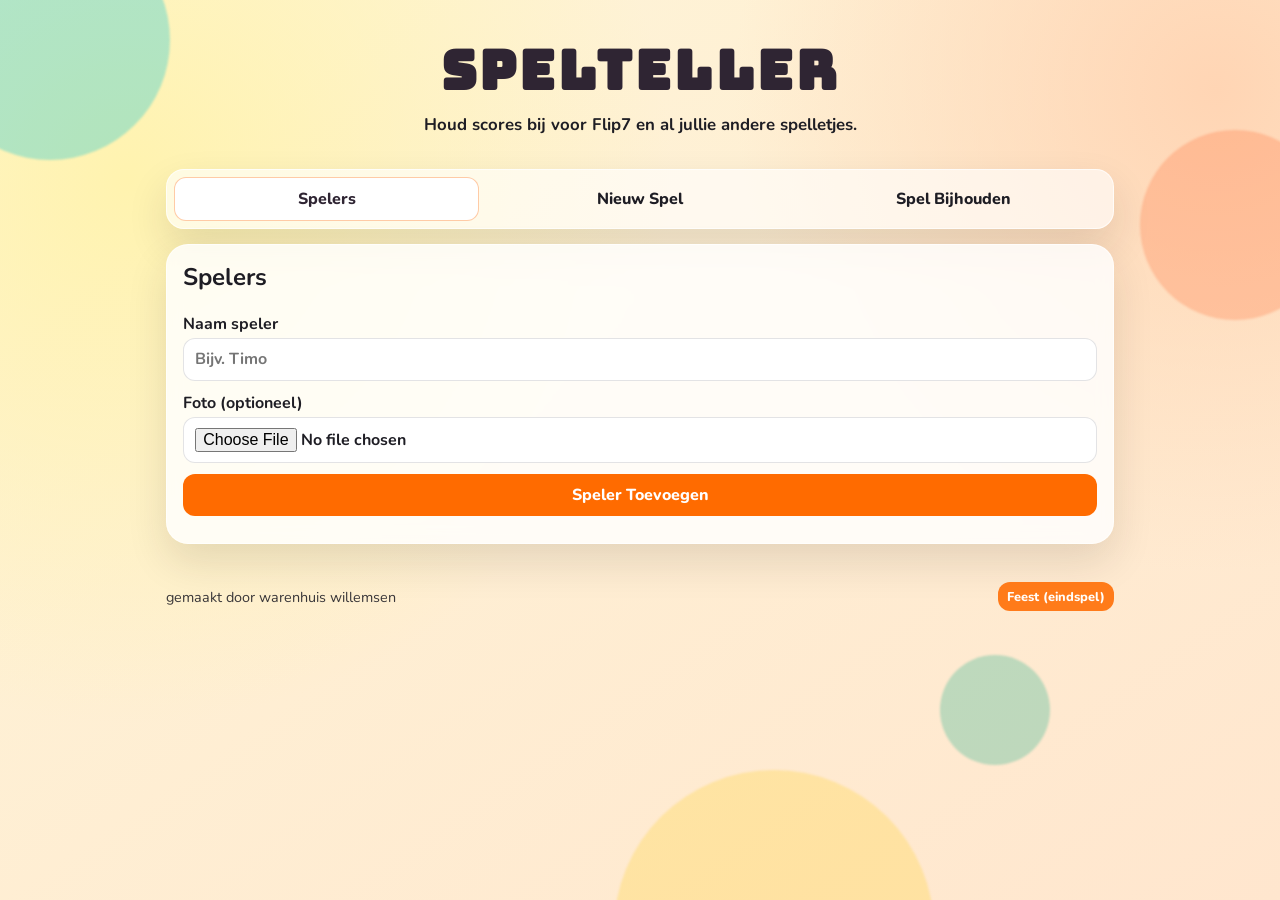
==== index.html @ 35e808a2 "1.0" ====
<!doctype html>
<html lang="nl">
  <head>
    <meta charset="UTF-8" />
    <meta name="viewport" content="width=device-width, initial-scale=1.0" />
    <meta name="theme-color" content="#ff6b00" />
    <link rel="manifest" href="manifest.webmanifest" />
    <link rel="icon" href="icons/icon-192.svg" type="image/svg+xml" />
    <link rel="apple-touch-icon" href="icons/icon-192.svg" />
    <link rel="preconnect" href="https://fonts.googleapis.com" />
    <link rel="preconnect" href="https://fonts.gstatic.com" crossorigin />
    <link
      href="https://fonts.googleapis.com/css2?family=Bungee:wght@400&family=Nunito:wght@400;600;700;800&display=swap"
      rel="stylesheet"
    />
    <link rel="stylesheet" href="styles.css" />
    <title>SpelTeller</title>
  </head>
  <body>
    <div class="background-shapes" aria-hidden="true">
      <span class="shape shape-1"></span>
      <span class="shape shape-2"></span>
      <span class="shape shape-3"></span>
      <span class="shape shape-4"></span>
    </div>

    <header class="hero">
      <h1>SpelTeller</h1>
      <p>Houd scores bij voor Flip7 en al jullie andere spelletjes.</p>
      <button id="installBtn" class="ghost-btn" hidden>Installeer App</button>
    </header>

    <main class="app-shell">
      <nav class="tab-nav" aria-label="Navigatie tabs">
        <button type="button" class="tab-btn" data-tab-target="players">Spelers</button>
        <button type="button" class="tab-btn" data-tab-target="new-game">Nieuw Spel</button>
        <button type="button" class="tab-btn" data-tab-target="score">Spel Bijhouden</button>
      </nav>

      <section class="tab-panel" data-tab-panel="players">
        <section class="card">
          <h2>Spelers</h2>
          <form id="playerForm" class="stack">
            <label>
              Naam speler
              <input id="playerName" type="text" required maxlength="24" placeholder="Bijv. Timo" />
            </label>
            <label>
              Foto (optioneel)
              <input id="playerPhoto" type="file" accept="image/*" />
            </label>
            <button type="submit">Speler Toevoegen</button>
          </form>
          <ul id="playerList" class="player-list"></ul>
        </section>
      </section>

      <section class="tab-panel" data-tab-panel="new-game" hidden>
        <section class="card">
          <h2>Nieuw Spel Starten</h2>
          <form id="gameForm" class="stack">
            <label>
              Spelnaam
              <input id="gameName" type="text" required maxlength="40" placeholder="Flip7" />
            </label>
            <label>
              Kies spelers voor dit spel
              <div id="gamePlayers" class="checkbox-grid"></div>
            </label>
            <button type="submit">Start Spel</button>
          </form>
          <details class="saved-games">
            <summary>Eerdere spellen</summary>
            <ul id="savedGamesList"></ul>
          </details>
        </section>
      </section>

      <section class="tab-panel" data-tab-panel="score" hidden>
        <section class="card">
          <h2>Spel Bijhouden</h2>
          <p id="scoreTabHint" class="muted" hidden>Nog geen actief spel. Start eerst een spel op het tabblad Nieuw Spel.</p>
          <div class="active-game" id="activeGamePanel" hidden>
            <div class="inline-head">
              <h3 id="activeGameTitle"></h3>
              <button id="endGameBtn" class="danger-btn" type="button">Eindspel</button>
            </div>
            <p id="activeGameMeta" class="muted"></p>
            <div class="inline-actions">
              <button id="newGameBtn" type="button">Nieuw Spel</button>
              <button id="switchGameBtn" type="button" class="ghost-btn">Wissel Spel</button>
              <button id="deleteGameBtn" type="button" class="ghost-btn">Verwijder Spel</button>
            </div>
          </div>

          <form id="roundForm" class="stack" hidden>
            <label>
              Ronde titel
              <input id="roundLabel" type="text" maxlength="32" placeholder="Ronde 1" />
            </label>
            <div id="roundScores" class="score-grid"></div>
            <button type="submit">Ronde Opslaan</button>
          </form>

          <div class="leaderboard-wrap" id="leaderboardWrap" hidden>
            <h3>Tussenstand</h3>
            <ul id="leaderboard" class="leaderboard"></ul>
          </div>

          <div class="table-wrap" id="roundTableWrap" hidden>
            <table>
              <thead>
                <tr id="roundTableHead"></tr>
              </thead>
              <tbody id="roundTableBody"></tbody>
            </table>
          </div>
        </section>
      </section>
    </main>

    <dialog id="editRoundDialog">
      <form method="dialog" id="editRoundForm" class="stack">
        <h3>Ronde Aanpassen</h3>
        <label>
          Ronde titel
          <input id="editRoundLabel" type="text" maxlength="32" />
        </label>
        <div id="editRoundScores" class="score-grid"></div>
        <div class="inline-actions">
          <button id="saveRoundEditBtn" value="save">Opslaan</button>
          <button value="cancel" class="ghost-btn">Annuleer</button>
        </div>
      </form>
    </dialog>

    <div id="celebrationLayer" aria-hidden="true">
      <canvas id="confettiCanvas"></canvas>
      <canvas id="fireworkCanvas"></canvas>
      <div id="garlands" aria-hidden="true">
        <span class="garland g1"></span>
        <span class="garland g2"></span>
        <span class="garland g3"></span>
      </div>
      <div id="balloons"></div>
      <p id="winnerText"></p>
      <p id="piggy">🐷 Hoeraaa!</p>
      <p id="partyBear">🐻 Feestbeest!</p>
      <p id="danceBanana">🍌 Banana dance!</p>
    </div>

    <template id="playerTemplate">
      <li class="player-item">
        <img class="avatar" alt="" />
        <span class="name"></span>
        <button class="danger-btn tiny" type="button">Verwijder</button>
      </li>
    </template>

    <footer class="app-footer">
      <span>gemaakt door warenhuis willemsen</span>
      <button id="footerPartyBtn" type="button" class="tiny">Feest (eindspel)</button>
    </footer>

    <script src="config.js"></script>
    <script src="app.js" defer></script>
  </body>
</html>
---- styles.css ----
:root {
  --bg-1: #fef6d8;
  --bg-2: #ffe6ce;
  --card: rgba(255, 255, 255, 0.82);
  --ink: #1e1d24;
  --primary: #ff6b00;
  --primary-dark: #d44f00;
  --accent: #00a8a8;
  --danger: #ca2f2f;
  --line: rgba(28, 25, 41, 0.12);
  --shadow: 0 18px 40px rgba(44, 31, 15, 0.12);
}

* {
  box-sizing: border-box;
}

body {
  margin: 0;
  font-family: "Nunito", "Segoe UI", sans-serif;
  color: var(--ink);
  min-height: 100vh;
  background: radial-gradient(circle at 10% 20%, #fff3af 0%, transparent 40%),
    radial-gradient(circle at 95% 10%, #ffd5b4 0%, transparent 33%),
    linear-gradient(145deg, var(--bg-1), var(--bg-2));
  overflow-x: hidden;
}

.app-footer {
  max-width: 980px;
  margin: 0 auto;
  padding: 0.4rem 1rem 1rem;
  display: flex;
  justify-content: space-between;
  align-items: center;
  gap: 0.7rem;
  font-size: 0.9rem;
  opacity: 0.88;
}

.background-shapes .shape {
  position: fixed;
  pointer-events: none;
  border-radius: 999px;
  filter: blur(1px);
  opacity: 0.3;
  animation: drift 18s ease-in-out infinite alternate;
}

.shape-1 {
  width: 240px;
  height: 240px;
  background: #00c4d7;
  top: -80px;
  left: -70px;
}

.shape-2 {
  width: 190px;
  height: 190px;
  background: #ff7a45;
  right: -50px;
  top: 130px;
  animation-delay: 2s;
}

.shape-3 {
  width: 320px;
  height: 320px;
  background: #ffd43b;
  left: 48%;
  bottom: -190px;
  animation-delay: 4s;
}

.shape-4 {
  width: 110px;
  height: 110px;
  background: #28b38f;
  right: 18%;
  bottom: 15%;
  animation-delay: 1.2s;
}

@keyframes drift {
  from {
    transform: translateY(0) scale(1);
  }
  to {
    transform: translateY(-24px) scale(1.08);
  }
}

.hero {
  text-align: center;
  padding: 2.2rem 1rem 1.2rem;
}

.hero h1 {
  margin: 0;
  font-family: "Bungee", sans-serif;
  font-size: clamp(2rem, 4.8vw, 3.4rem);
  letter-spacing: 0.06em;
  text-transform: uppercase;
  color: #2f2533;
}

.hero p {
  margin: 0.4rem 0 0.9rem;
  font-size: 1.05rem;
  font-weight: 700;
}

.app-shell {
  display: grid;
  gap: 0.9rem;
  padding: 0 1rem 2rem;
  max-width: 980px;
  margin: 0 auto;
}

.tab-nav {
  display: grid;
  grid-template-columns: repeat(3, 1fr);
  gap: 0.5rem;
  background: rgba(255, 255, 255, 0.62);
  border: 1px solid rgba(255, 255, 255, 0.72);
  border-radius: 18px;
  padding: 0.45rem;
  box-shadow: var(--shadow);
}

.tab-btn {
  background: transparent;
  color: var(--ink);
  border: 1px solid transparent;
}

.tab-btn.is-active {
  background: #fff;
  border-color: rgba(255, 107, 0, 0.35);
  color: #2f2533;
}

.tab-panel {
  animation: reveal 0.22s ease;
}

@keyframes reveal {
  from {
    opacity: 0;
    transform: translateY(6px);
  }
  to {
    opacity: 1;
    transform: translateY(0);
  }
}

.card {
  background: var(--card);
  backdrop-filter: blur(8px);
  border: 1px solid rgba(255, 255, 255, 0.65);
  border-radius: 22px;
  box-shadow: var(--shadow);
  padding: 1rem;
}

.card h2,
.card h3 {
  margin-top: 0;
}

.wide {
  grid-column: 1 / -1;
}

.stack {
  display: grid;
  gap: 0.7rem;
}

label {
  display: grid;
  gap: 0.2rem;
  font-weight: 700;
}

input,
button,
select {
  font: inherit;
}

input {
  border: 1px solid var(--line);
  border-radius: 12px;
  padding: 0.6rem 0.7rem;
  background: rgba(255, 255, 255, 0.94);
}

button {
  border: none;
  background: var(--primary);
  color: #fff;
  font-weight: 800;
  border-radius: 12px;
  padding: 0.62rem 0.86rem;
  cursor: pointer;
  transition: transform 0.15s ease, background 0.2s ease;
}

button:hover {
  background: var(--primary-dark);
  transform: translateY(-1px);
}

.ghost-btn {
  background: transparent;
  color: var(--ink);
  border: 1px solid var(--line);
}

.ghost-btn:hover {
  background: rgba(30, 29, 36, 0.08);
}

.danger-btn {
  background: var(--danger);
}

.danger-btn:hover {
  background: #a42626;
}

.tiny {
  padding: 0.34rem 0.55rem;
  font-size: 0.8rem;
}

.muted {
  opacity: 0.72;
  margin: 0.25rem 0;
}

.checkbox-grid,
.score-grid {
  display: grid;
  grid-template-columns: repeat(auto-fit, minmax(130px, 1fr));
  gap: 0.45rem;
}

.choice,
.score-input {
  display: flex;
  align-items: center;
  gap: 0.4rem;
  background: rgba(255, 255, 255, 0.82);
  border: 1px solid var(--line);
  border-radius: 10px;
  padding: 0.42rem 0.5rem;
}

.score-input input {
  width: 76px;
  margin-left: auto;
}

.player-list,
.leaderboard,
#savedGamesList {
  list-style: none;
  margin: 0.7rem 0 0;
  padding: 0;
  display: grid;
  gap: 0.45rem;
}

.player-item,
#savedGamesList li,
.leaderboard li {
  background: rgba(255, 255, 255, 0.82);
  border: 1px solid var(--line);
  border-radius: 12px;
  padding: 0.45rem 0.55rem;
  display: flex;
  align-items: center;
  gap: 0.6rem;
}

.player-item .name {
  font-weight: 700;
}

.avatar {
  width: 34px;
  height: 34px;
  object-fit: cover;
  border-radius: 50%;
  border: 2px solid rgba(255, 107, 0, 0.45);
}

.inline-head,
.inline-actions,
.saved-game-actions {
  display: flex;
  gap: 0.5rem;
  align-items: center;
  justify-content: space-between;
  flex-wrap: wrap;
}

.table-wrap {
  overflow: auto;
  border: 1px solid var(--line);
  border-radius: 12px;
}

table {
  width: 100%;
  border-collapse: collapse;
  min-width: 680px;
}

th,
td {
  padding: 0.5rem;
  border-bottom: 1px solid var(--line);
  text-align: left;
}

thead {
  background: rgba(255, 122, 69, 0.11);
}

dialog {
  border: none;
  border-radius: 14px;
  padding: 1rem;
  max-width: 560px;
  width: calc(100% - 2rem);
}

dialog::backdrop {
  background: rgba(18, 12, 10, 0.48);
}

#celebrationLayer {
  position: fixed;
  inset: 0;
  pointer-events: none;
  opacity: 0;
  transition: opacity 0.4s ease;
}

#celebrationLayer.active {
  opacity: 1;
}

#confettiCanvas,
#fireworkCanvas,
#balloons {
  position: absolute;
  inset: 0;
}

#garlands {
  position: absolute;
  inset: 0;
}

.garland {
  position: absolute;
  height: 18px;
  border-radius: 999px;
  background: repeating-linear-gradient(
    90deg,
    #ff6b00 0 22px,
    #ffd43b 22px 44px,
    #00a8a8 44px 66px,
    #ff4d4d 66px 88px,
    #35a7ff 88px 110px
  );
  box-shadow: 0 4px 16px rgba(0, 0, 0, 0.22);
  animation: sway 2s ease-in-out infinite alternate;
}

.garland.g1 {
  width: min(92vw, 920px);
  left: 4vw;
  top: 4%;
}

.garland.g2 {
  width: min(76vw, 760px);
  left: 12vw;
  top: 10%;
  animation-delay: 0.3s;
}

.garland.g3 {
  width: min(64vw, 640px);
  left: 18vw;
  top: 16%;
  animation-delay: 0.6s;
}

@keyframes sway {
  from {
    transform: rotate(-1deg) translateY(0);
  }
  to {
    transform: rotate(1.5deg) translateY(4px);
  }
}

#winnerText {
  position: absolute;
  left: 50%;
  top: 12%;
  transform: translateX(-50%);
  background: rgba(18, 17, 22, 0.8);
  color: #fff;
  padding: 0.6rem 1rem;
  border-radius: 999px;
  font-weight: 800;
}

#piggy {
  position: absolute;
  right: 6%;
  bottom: 10%;
  font-size: clamp(2rem, 5vw, 3.5rem);
  margin: 0;
  filter: drop-shadow(0 10px 10px rgba(0, 0, 0, 0.25));
  animation: pig-pop 0.9s ease infinite alternate;
}

#partyBear,
#danceBanana {
  position: absolute;
  margin: 0;
  font-size: clamp(1.6rem, 4vw, 3rem);
  text-shadow: 0 8px 14px rgba(0, 0, 0, 0.2);
}

#partyBear {
  left: 6%;
  bottom: 13%;
  animation: bear-wave 1s ease-in-out infinite alternate;
}

#danceBanana {
  left: 50%;
  bottom: 8%;
  transform: translateX(-50%);
  animation: banana-dance 0.55s linear infinite;
}

@keyframes bear-wave {
  from {
    transform: rotate(-5deg) translateY(0);
  }
  to {
    transform: rotate(5deg) translateY(-7px);
  }
}

@keyframes banana-dance {
  0% {
    transform: translateX(-50%) rotate(-10deg) scale(1);
  }
  50% {
    transform: translateX(-50%) rotate(10deg) scale(1.08);
  }
  100% {
    transform: translateX(-50%) rotate(-10deg) scale(1);
  }
}

@keyframes pig-pop {
  from {
    transform: translateY(0) rotate(-2deg) scale(1);
  }
  to {
    transform: translateY(-12px) rotate(2deg) scale(1.08);
  }
}

.balloon {
  position: absolute;
  width: 45px;
  height: 58px;
  border-radius: 50% 50% 46% 46%;
  animation: rise 5.6s linear forwards;
}

.balloon::after {
  content: "";
  position: absolute;
  width: 1px;
  height: 60px;
  left: 50%;
  top: 56px;
  background: rgba(0, 0, 0, 0.32);
}

@keyframes rise {
  from {
    transform: translateY(102vh);
    opacity: 0.96;
  }
  to {
    transform: translateY(-30vh);
    opacity: 0;
  }
}

@media (max-width: 860px) {
  .tab-nav {
    grid-template-columns: 1fr;
  }

  .inline-actions button {
    flex: 1 1 100%;
  }
}
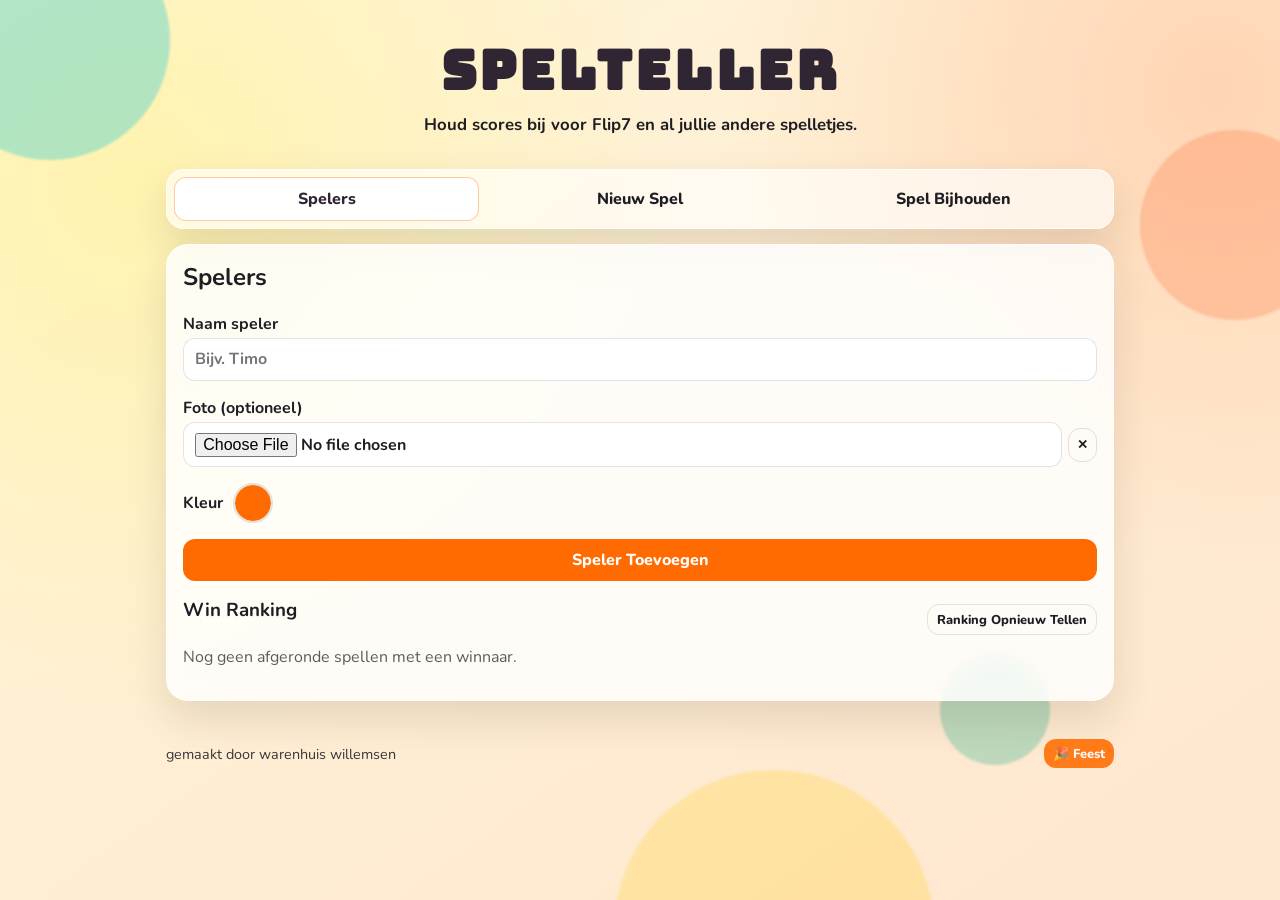
==== commit e58227ae: "2.0" ====
--- a/index.html
+++ b/index.html
@@ -3,7 +3,17 @@
   <head>
     <meta charset="UTF-8" />
     <meta name="viewport" content="width=device-width, initial-scale=1.0" />
+    <meta
+      name="description"
+      content="SpelTeller is een vrolijke score-app voor Flip7 en andere bord- en kaartspellen."
+    />
     <meta name="theme-color" content="#ff6b00" />
+    <meta name="mobile-web-app-capable" content="yes" />
+    <meta name="apple-mobile-web-app-capable" content="yes" />
+    <meta name="apple-mobile-web-app-status-bar-style" content="black-translucent" />
+    <meta name="apple-mobile-web-app-title" content="SpelTeller" />
+    <meta name="application-name" content="SpelTeller" />
+    <meta name="format-detection" content="telephone=no" />
     <link rel="manifest" href="manifest.webmanifest" />
     <link rel="icon" href="icons/icon-192.svg" type="image/svg+xml" />
     <link rel="apple-touch-icon" href="icons/icon-192.svg" />
@@ -27,7 +37,10 @@
     <header class="hero">
       <h1>SpelTeller</h1>
       <p>Houd scores bij voor Flip7 en al jullie andere spelletjes.</p>
-      <button id="installBtn" class="ghost-btn" hidden>Installeer App</button>
+      <div class="hero-actions">
+        <button id="installBtn" class="ghost-btn" hidden>Installeer App</button>
+        <p id="pwaStatus" class="pwa-status" aria-live="polite" hidden></p>
+      </div>
     </header>
 
     <main class="app-shell">
@@ -47,11 +60,26 @@
             </label>
             <label>
               Foto (optioneel)
-              <input id="playerPhoto" type="file" accept="image/*" />
+              <div class="file-input-wrapper">
+                <input id="playerPhoto" type="file" accept="image/*" />
+                <button id="clearPlayerPhoto" type="button" class="ghost-btn tiny" title="Foto verwijderen">✕</button>
+              </div>
+            </label>
+            <label class="color-label">
+              Kleur
+              <input id="playerColor" type="color" value="#ff6b00" />
             </label>
             <button type="submit">Speler Toevoegen</button>
           </form>
           <ul id="playerList" class="player-list"></ul>
+          <div class="leaderboard-wrap">
+            <div class="inline-head">
+              <h3>Win Ranking</h3>
+              <button id="resetRankingBtn" type="button" class="ghost-btn tiny">Ranking Opnieuw Tellen</button>
+            </div>
+            <p id="winRankingHint" class="muted">Nog geen afgeronde spellen met een winnaar.</p>
+            <ul id="winRanking" class="leaderboard" hidden></ul>
+          </div>
         </section>
       </section>
 
@@ -66,6 +94,10 @@
             <label>
               Kies spelers voor dit spel
               <div id="gamePlayers" class="checkbox-grid"></div>
+            </label>
+            <label>
+              Winscore (optioneel)
+              <input id="gameWinScore" type="number" min="1" placeholder="Bijv. 200" />
             </label>
             <button type="submit">Start Spel</button>
           </form>
@@ -88,16 +120,11 @@
             <p id="activeGameMeta" class="muted"></p>
             <div class="inline-actions">
               <button id="newGameBtn" type="button">Nieuw Spel</button>
-              <button id="switchGameBtn" type="button" class="ghost-btn">Wissel Spel</button>
               <button id="deleteGameBtn" type="button" class="ghost-btn">Verwijder Spel</button>
             </div>
           </div>
 
           <form id="roundForm" class="stack" hidden>
-            <label>
-              Ronde titel
-              <input id="roundLabel" type="text" maxlength="32" placeholder="Ronde 1" />
-            </label>
             <div id="roundScores" class="score-grid"></div>
             <button type="submit">Ronde Opslaan</button>
           </form>
@@ -118,6 +145,35 @@
         </section>
       </section>
     </main>
+
+    <dialog id="editPlayerDialog">
+      <form id="editPlayerForm" class="stack">
+        <h3>Speler bewerken</h3>
+        <label>
+          Naam
+          <input id="editPlayerName" type="text" required maxlength="24" />
+        </label>
+        <label>
+          Foto (optioneel — laat leeg om te behouden)
+          <div class="file-input-wrapper">
+            <input id="editPlayerPhoto" type="file" accept="image/*" />
+            <button id="clearEditPlayerPhoto" type="button" class="ghost-btn tiny" title="Foto verwijderen">✕</button>
+          </div>
+        </label>
+        <label class="color-label">
+          Kleur
+          <input id="editPlayerColor" type="color" />
+        </label>
+        <label id="removePhotoLabel" class="choice" hidden>
+          <input type="checkbox" id="editPlayerRemovePhoto" />
+          <span>Huidige foto verwijderen</span>
+        </label>
+        <div class="inline-actions">
+          <button type="submit">Opslaan</button>
+          <button type="button" id="editPlayerCancelBtn" class="ghost-btn">Annuleer</button>
+        </div>
+      </form>
+    </dialog>
 
     <dialog id="editRoundDialog">
       <form method="dialog" id="editRoundForm" class="stack">
@@ -153,13 +209,14 @@
       <li class="player-item">
         <img class="avatar" alt="" />
         <span class="name"></span>
-        <button class="danger-btn tiny" type="button">Verwijder</button>
+        <button class="ghost-btn tiny edit-btn" type="button">Bewerk</button>
+        <button class="danger-btn tiny remove-btn" type="button">Verwijder</button>
       </li>
     </template>
 
     <footer class="app-footer">
       <span>gemaakt door warenhuis willemsen</span>
-      <button id="footerPartyBtn" type="button" class="tiny">Feest (eindspel)</button>
+      <button id="footerPartyBtn" type="button" class="tiny">🎉 Feest</button>
     </footer>
 
     <script src="config.js"></script>
--- a/styles.css
+++ b/styles.css
@@ -24,6 +24,7 @@
     radial-gradient(circle at 95% 10%, #ffd5b4 0%, transparent 33%),
     linear-gradient(145deg, var(--bg-1), var(--bg-2));
   overflow-x: hidden;
+  overscroll-behavior-y: contain;
 }
 
 .app-footer {
@@ -96,6 +97,12 @@
   padding: 2.2rem 1rem 1.2rem;
 }
 
+.hero-actions {
+  display: grid;
+  justify-items: center;
+  gap: 0.6rem;
+}
+
 .hero h1 {
   margin: 0;
   font-family: "Bungee", sans-serif;
@@ -108,6 +115,18 @@
 .hero p {
   margin: 0.4rem 0 0.9rem;
   font-size: 1.05rem;
+  font-weight: 700;
+}
+
+.pwa-status {
+  margin: 0;
+  max-width: 38rem;
+  padding: 0.55rem 0.85rem;
+  border-radius: 999px;
+  background: rgba(255, 255, 255, 0.72);
+  border: 1px solid rgba(30, 29, 36, 0.08);
+  box-shadow: 0 10px 24px rgba(44, 31, 15, 0.08);
+  font-size: 0.92rem;
   font-weight: 700;
 }
 
@@ -177,7 +196,7 @@
 
 .stack {
   display: grid;
-  gap: 0.7rem;
+  gap: 1rem;
 }
 
 label {
@@ -197,6 +216,59 @@
   border-radius: 12px;
   padding: 0.6rem 0.7rem;
   background: rgba(255, 255, 255, 0.94);
+}
+
+input[type="color"] {
+  -webkit-appearance: none;
+  appearance: none;
+  padding: 0;
+  border: 2px solid var(--line);
+  height: 40px;
+  width: 40px;
+  border-radius: 50%;
+  cursor: pointer;
+  overflow: hidden;
+  background: none;
+}
+
+input[type="color"]::-webkit-color-swatch-wrapper {
+  padding: 0;
+  border-radius: 50%;
+}
+
+input[type="color"]::-webkit-color-swatch {
+  border: none;
+  border-radius: 50%;
+}
+
+input[type="color"]::-moz-color-swatch {
+  border: none;
+  border-radius: 50%;
+}
+
+.color-label {
+  display: flex;
+  align-items: center;
+  gap: 0.6rem;
+}
+
+.color-label input[type="color"] {
+  flex-shrink: 0;
+}
+
+.file-input-wrapper {
+  display: flex;
+  gap: 0.4rem;
+  align-items: center;
+}
+
+.file-input-wrapper input[type="file"] {
+  flex: 1;
+}
+
+.file-input-wrapper button {
+  padding: 0.45rem 0.5rem;
+  min-width: auto;
 }
 
 button {
@@ -215,6 +287,12 @@
   transform: translateY(-1px);
 }
 
+button:focus-visible,
+input:focus-visible {
+  outline: 3px solid rgba(0, 168, 168, 0.28);
+  outline-offset: 2px;
+}
+
 .ghost-btn {
   background: transparent;
   color: var(--ink);
@@ -270,26 +348,64 @@
 .leaderboard,
 #savedGamesList {
   list-style: none;
-  margin: 0.7rem 0 0;
+  margin: 1rem 0 0;
   padding: 0;
   display: grid;
-  gap: 0.45rem;
+  gap: 0.6rem;
 }
 
 .player-item,
-#savedGamesList li,
+#savedGamesList li {
+  background: rgba(255, 255, 255, 0.82);
+  border: 1px solid var(--line);
+  border-radius: 12px;
+  padding: 0.45rem 0.55rem;
+  display: flex;
+  align-items: center;
+  justify-content: space-between;
+  gap: 0.6rem;
+}
+
+.player-item .name {
+  font-weight: 700;
+  flex: 1;
+}
+
 .leaderboard li {
   background: rgba(255, 255, 255, 0.82);
   border: 1px solid var(--line);
   border-radius: 12px;
-  padding: 0.45rem 0.55rem;
-  display: flex;
-  align-items: center;
-  gap: 0.6rem;
-}
-
-.player-item .name {
-  font-weight: 700;
+  padding: 0.55rem 0.75rem;
+  display: flex;
+  align-items: center;
+  gap: 0.7rem;
+}
+
+.leaderboard li.rank-1 {
+  background: linear-gradient(90deg, #fff7e6, #fff);
+  border-color: #f5a623;
+}
+
+.leaderboard li .rank-badge {
+  font-size: 1.15rem;
+  width: 1.6rem;
+  text-align: center;
+  flex-shrink: 0;
+}
+
+.leaderboard li .lb-name {
+  font-weight: 800;
+  flex: 1;
+}
+
+.leaderboard li .lb-score {
+  background: var(--primary);
+  color: #fff;
+  font-weight: 800;
+  font-size: 0.85rem;
+  padding: 0.2rem 0.6rem;
+  border-radius: 999px;
+  white-space: nowrap;
 }
 
 .avatar {
@@ -301,19 +417,35 @@
 }
 
 .inline-head,
-.inline-actions,
 .saved-game-actions {
   display: flex;
   gap: 0.5rem;
   align-items: center;
   justify-content: space-between;
   flex-wrap: wrap;
+}
+
+.inline-actions {
+  display: flex;
+  gap: 0.75rem;
+  align-items: center;
+  flex-wrap: wrap;
+  margin-top: 1rem;
+  margin-bottom: 1.5rem;
+}
+
+.round-actions-cell {
+  display: flex;
+  align-items: center;
+  gap: 0.75rem;
+  white-space: nowrap;
 }
 
 .table-wrap {
   overflow: auto;
   border: 1px solid var(--line);
   border-radius: 12px;
+  margin-top: 1.5rem;
 }
 
 table {
@@ -327,10 +459,20 @@
   padding: 0.5rem;
   border-bottom: 1px solid var(--line);
   text-align: left;
+  vertical-align: middle;
 }
 
 thead {
   background: rgba(255, 122, 69, 0.11);
+}
+
+#leaderboardWrap,
+#roundTableWrap {
+  margin-top: 1.5rem;
+}
+
+#roundForm {
+  margin-top: 1.5rem;
 }
 
 dialog {
@@ -517,6 +659,10 @@
 }
 
 @media (max-width: 860px) {
+  .hero {
+    padding-top: max(2.2rem, env(safe-area-inset-top, 0px) + 1.2rem);
+  }
+
   .tab-nav {
     grid-template-columns: 1fr;
   }
@@ -524,4 +670,17 @@
   .inline-actions button {
     flex: 1 1 100%;
   }
-}
+
+  .round-actions-cell {
+    flex-wrap: wrap;
+  }
+
+  .round-actions-cell button {
+    flex: 1 1 auto;
+  }
+
+  .app-footer {
+    flex-direction: column;
+    padding-bottom: max(1rem, env(safe-area-inset-bottom, 0px));
+  }
+}
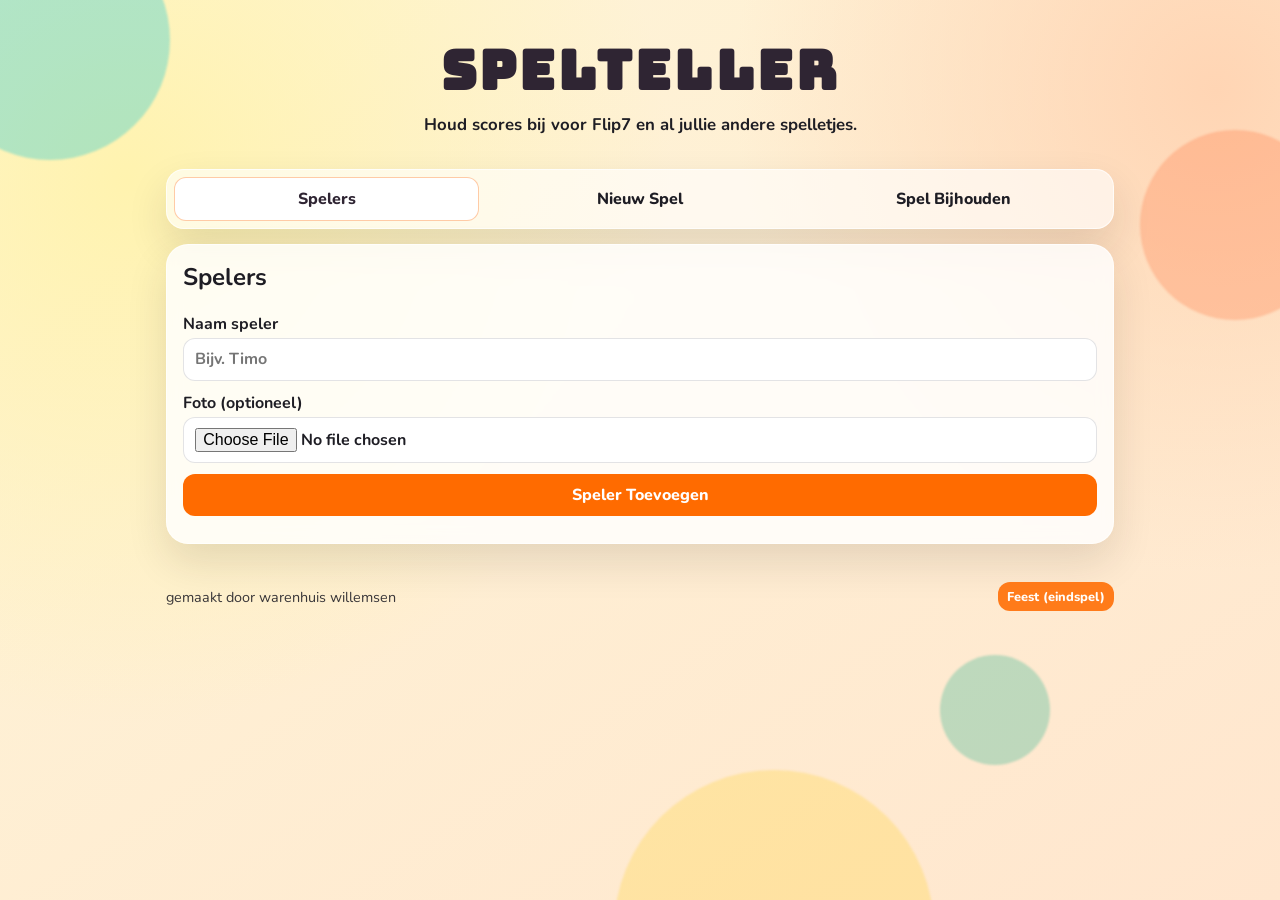
==== commit 9a87fe24: "Revert "2.0" This reverts commit e58227ae7112cd852a30ab1c9de6aa716970b57c." ====
--- a/index.html
+++ b/index.html
@@ -3,17 +3,7 @@
   <head>
     <meta charset="UTF-8" />
     <meta name="viewport" content="width=device-width, initial-scale=1.0" />
-    <meta
-      name="description"
-      content="SpelTeller is een vrolijke score-app voor Flip7 en andere bord- en kaartspellen."
-    />
     <meta name="theme-color" content="#ff6b00" />
-    <meta name="mobile-web-app-capable" content="yes" />
-    <meta name="apple-mobile-web-app-capable" content="yes" />
-    <meta name="apple-mobile-web-app-status-bar-style" content="black-translucent" />
-    <meta name="apple-mobile-web-app-title" content="SpelTeller" />
-    <meta name="application-name" content="SpelTeller" />
-    <meta name="format-detection" content="telephone=no" />
     <link rel="manifest" href="manifest.webmanifest" />
     <link rel="icon" href="icons/icon-192.svg" type="image/svg+xml" />
     <link rel="apple-touch-icon" href="icons/icon-192.svg" />
@@ -37,10 +27,7 @@
     <header class="hero">
       <h1>SpelTeller</h1>
       <p>Houd scores bij voor Flip7 en al jullie andere spelletjes.</p>
-      <div class="hero-actions">
-        <button id="installBtn" class="ghost-btn" hidden>Installeer App</button>
-        <p id="pwaStatus" class="pwa-status" aria-live="polite" hidden></p>
-      </div>
+      <button id="installBtn" class="ghost-btn" hidden>Installeer App</button>
     </header>
 
     <main class="app-shell">
@@ -60,26 +47,11 @@
             </label>
             <label>
               Foto (optioneel)
-              <div class="file-input-wrapper">
-                <input id="playerPhoto" type="file" accept="image/*" />
-                <button id="clearPlayerPhoto" type="button" class="ghost-btn tiny" title="Foto verwijderen">✕</button>
-              </div>
-            </label>
-            <label class="color-label">
-              Kleur
-              <input id="playerColor" type="color" value="#ff6b00" />
+              <input id="playerPhoto" type="file" accept="image/*" />
             </label>
             <button type="submit">Speler Toevoegen</button>
           </form>
           <ul id="playerList" class="player-list"></ul>
-          <div class="leaderboard-wrap">
-            <div class="inline-head">
-              <h3>Win Ranking</h3>
-              <button id="resetRankingBtn" type="button" class="ghost-btn tiny">Ranking Opnieuw Tellen</button>
-            </div>
-            <p id="winRankingHint" class="muted">Nog geen afgeronde spellen met een winnaar.</p>
-            <ul id="winRanking" class="leaderboard" hidden></ul>
-          </div>
         </section>
       </section>
 
@@ -94,10 +66,6 @@
             <label>
               Kies spelers voor dit spel
               <div id="gamePlayers" class="checkbox-grid"></div>
-            </label>
-            <label>
-              Winscore (optioneel)
-              <input id="gameWinScore" type="number" min="1" placeholder="Bijv. 200" />
             </label>
             <button type="submit">Start Spel</button>
           </form>
@@ -120,11 +88,16 @@
             <p id="activeGameMeta" class="muted"></p>
             <div class="inline-actions">
               <button id="newGameBtn" type="button">Nieuw Spel</button>
+              <button id="switchGameBtn" type="button" class="ghost-btn">Wissel Spel</button>
               <button id="deleteGameBtn" type="button" class="ghost-btn">Verwijder Spel</button>
             </div>
           </div>
 
           <form id="roundForm" class="stack" hidden>
+            <label>
+              Ronde titel
+              <input id="roundLabel" type="text" maxlength="32" placeholder="Ronde 1" />
+            </label>
             <div id="roundScores" class="score-grid"></div>
             <button type="submit">Ronde Opslaan</button>
           </form>
@@ -145,35 +118,6 @@
         </section>
       </section>
     </main>
-
-    <dialog id="editPlayerDialog">
-      <form id="editPlayerForm" class="stack">
-        <h3>Speler bewerken</h3>
-        <label>
-          Naam
-          <input id="editPlayerName" type="text" required maxlength="24" />
-        </label>
-        <label>
-          Foto (optioneel — laat leeg om te behouden)
-          <div class="file-input-wrapper">
-            <input id="editPlayerPhoto" type="file" accept="image/*" />
-            <button id="clearEditPlayerPhoto" type="button" class="ghost-btn tiny" title="Foto verwijderen">✕</button>
-          </div>
-        </label>
-        <label class="color-label">
-          Kleur
-          <input id="editPlayerColor" type="color" />
-        </label>
-        <label id="removePhotoLabel" class="choice" hidden>
-          <input type="checkbox" id="editPlayerRemovePhoto" />
-          <span>Huidige foto verwijderen</span>
-        </label>
-        <div class="inline-actions">
-          <button type="submit">Opslaan</button>
-          <button type="button" id="editPlayerCancelBtn" class="ghost-btn">Annuleer</button>
-        </div>
-      </form>
-    </dialog>
 
     <dialog id="editRoundDialog">
       <form method="dialog" id="editRoundForm" class="stack">
@@ -209,14 +153,13 @@
       <li class="player-item">
         <img class="avatar" alt="" />
         <span class="name"></span>
-        <button class="ghost-btn tiny edit-btn" type="button">Bewerk</button>
-        <button class="danger-btn tiny remove-btn" type="button">Verwijder</button>
+        <button class="danger-btn tiny" type="button">Verwijder</button>
       </li>
     </template>
 
     <footer class="app-footer">
       <span>gemaakt door warenhuis willemsen</span>
-      <button id="footerPartyBtn" type="button" class="tiny">🎉 Feest</button>
+      <button id="footerPartyBtn" type="button" class="tiny">Feest (eindspel)</button>
     </footer>
 
     <script src="config.js"></script>
--- a/styles.css
+++ b/styles.css
@@ -24,7 +24,6 @@
     radial-gradient(circle at 95% 10%, #ffd5b4 0%, transparent 33%),
     linear-gradient(145deg, var(--bg-1), var(--bg-2));
   overflow-x: hidden;
-  overscroll-behavior-y: contain;
 }
 
 .app-footer {
@@ -97,12 +96,6 @@
   padding: 2.2rem 1rem 1.2rem;
 }
 
-.hero-actions {
-  display: grid;
-  justify-items: center;
-  gap: 0.6rem;
-}
-
 .hero h1 {
   margin: 0;
   font-family: "Bungee", sans-serif;
@@ -115,18 +108,6 @@
 .hero p {
   margin: 0.4rem 0 0.9rem;
   font-size: 1.05rem;
-  font-weight: 700;
-}
-
-.pwa-status {
-  margin: 0;
-  max-width: 38rem;
-  padding: 0.55rem 0.85rem;
-  border-radius: 999px;
-  background: rgba(255, 255, 255, 0.72);
-  border: 1px solid rgba(30, 29, 36, 0.08);
-  box-shadow: 0 10px 24px rgba(44, 31, 15, 0.08);
-  font-size: 0.92rem;
   font-weight: 700;
 }
 
@@ -196,7 +177,7 @@
 
 .stack {
   display: grid;
-  gap: 1rem;
+  gap: 0.7rem;
 }
 
 label {
@@ -216,59 +197,6 @@
   border-radius: 12px;
   padding: 0.6rem 0.7rem;
   background: rgba(255, 255, 255, 0.94);
-}
-
-input[type="color"] {
-  -webkit-appearance: none;
-  appearance: none;
-  padding: 0;
-  border: 2px solid var(--line);
-  height: 40px;
-  width: 40px;
-  border-radius: 50%;
-  cursor: pointer;
-  overflow: hidden;
-  background: none;
-}
-
-input[type="color"]::-webkit-color-swatch-wrapper {
-  padding: 0;
-  border-radius: 50%;
-}
-
-input[type="color"]::-webkit-color-swatch {
-  border: none;
-  border-radius: 50%;
-}
-
-input[type="color"]::-moz-color-swatch {
-  border: none;
-  border-radius: 50%;
-}
-
-.color-label {
-  display: flex;
-  align-items: center;
-  gap: 0.6rem;
-}
-
-.color-label input[type="color"] {
-  flex-shrink: 0;
-}
-
-.file-input-wrapper {
-  display: flex;
-  gap: 0.4rem;
-  align-items: center;
-}
-
-.file-input-wrapper input[type="file"] {
-  flex: 1;
-}
-
-.file-input-wrapper button {
-  padding: 0.45rem 0.5rem;
-  min-width: auto;
 }
 
 button {
@@ -287,12 +215,6 @@
   transform: translateY(-1px);
 }
 
-button:focus-visible,
-input:focus-visible {
-  outline: 3px solid rgba(0, 168, 168, 0.28);
-  outline-offset: 2px;
-}
-
 .ghost-btn {
   background: transparent;
   color: var(--ink);
@@ -348,64 +270,26 @@
 .leaderboard,
 #savedGamesList {
   list-style: none;
-  margin: 1rem 0 0;
+  margin: 0.7rem 0 0;
   padding: 0;
   display: grid;
-  gap: 0.6rem;
+  gap: 0.45rem;
 }
 
 .player-item,
-#savedGamesList li {
+#savedGamesList li,
+.leaderboard li {
   background: rgba(255, 255, 255, 0.82);
   border: 1px solid var(--line);
   border-radius: 12px;
   padding: 0.45rem 0.55rem;
   display: flex;
   align-items: center;
-  justify-content: space-between;
   gap: 0.6rem;
 }
 
 .player-item .name {
   font-weight: 700;
-  flex: 1;
-}
-
-.leaderboard li {
-  background: rgba(255, 255, 255, 0.82);
-  border: 1px solid var(--line);
-  border-radius: 12px;
-  padding: 0.55rem 0.75rem;
-  display: flex;
-  align-items: center;
-  gap: 0.7rem;
-}
-
-.leaderboard li.rank-1 {
-  background: linear-gradient(90deg, #fff7e6, #fff);
-  border-color: #f5a623;
-}
-
-.leaderboard li .rank-badge {
-  font-size: 1.15rem;
-  width: 1.6rem;
-  text-align: center;
-  flex-shrink: 0;
-}
-
-.leaderboard li .lb-name {
-  font-weight: 800;
-  flex: 1;
-}
-
-.leaderboard li .lb-score {
-  background: var(--primary);
-  color: #fff;
-  font-weight: 800;
-  font-size: 0.85rem;
-  padding: 0.2rem 0.6rem;
-  border-radius: 999px;
-  white-space: nowrap;
 }
 
 .avatar {
@@ -417,6 +301,7 @@
 }
 
 .inline-head,
+.inline-actions,
 .saved-game-actions {
   display: flex;
   gap: 0.5rem;
@@ -425,27 +310,10 @@
   flex-wrap: wrap;
 }
 
-.inline-actions {
-  display: flex;
-  gap: 0.75rem;
-  align-items: center;
-  flex-wrap: wrap;
-  margin-top: 1rem;
-  margin-bottom: 1.5rem;
-}
-
-.round-actions-cell {
-  display: flex;
-  align-items: center;
-  gap: 0.75rem;
-  white-space: nowrap;
-}
-
 .table-wrap {
   overflow: auto;
   border: 1px solid var(--line);
   border-radius: 12px;
-  margin-top: 1.5rem;
 }
 
 table {
@@ -459,20 +327,10 @@
   padding: 0.5rem;
   border-bottom: 1px solid var(--line);
   text-align: left;
-  vertical-align: middle;
 }
 
 thead {
   background: rgba(255, 122, 69, 0.11);
-}
-
-#leaderboardWrap,
-#roundTableWrap {
-  margin-top: 1.5rem;
-}
-
-#roundForm {
-  margin-top: 1.5rem;
 }
 
 dialog {
@@ -659,10 +517,6 @@
 }
 
 @media (max-width: 860px) {
-  .hero {
-    padding-top: max(2.2rem, env(safe-area-inset-top, 0px) + 1.2rem);
-  }
-
   .tab-nav {
     grid-template-columns: 1fr;
   }
@@ -670,17 +524,4 @@
   .inline-actions button {
     flex: 1 1 100%;
   }
-
-  .round-actions-cell {
-    flex-wrap: wrap;
-  }
-
-  .round-actions-cell button {
-    flex: 1 1 auto;
-  }
-
-  .app-footer {
-    flex-direction: column;
-    padding-bottom: max(1rem, env(safe-area-inset-bottom, 0px));
-  }
-}
+}
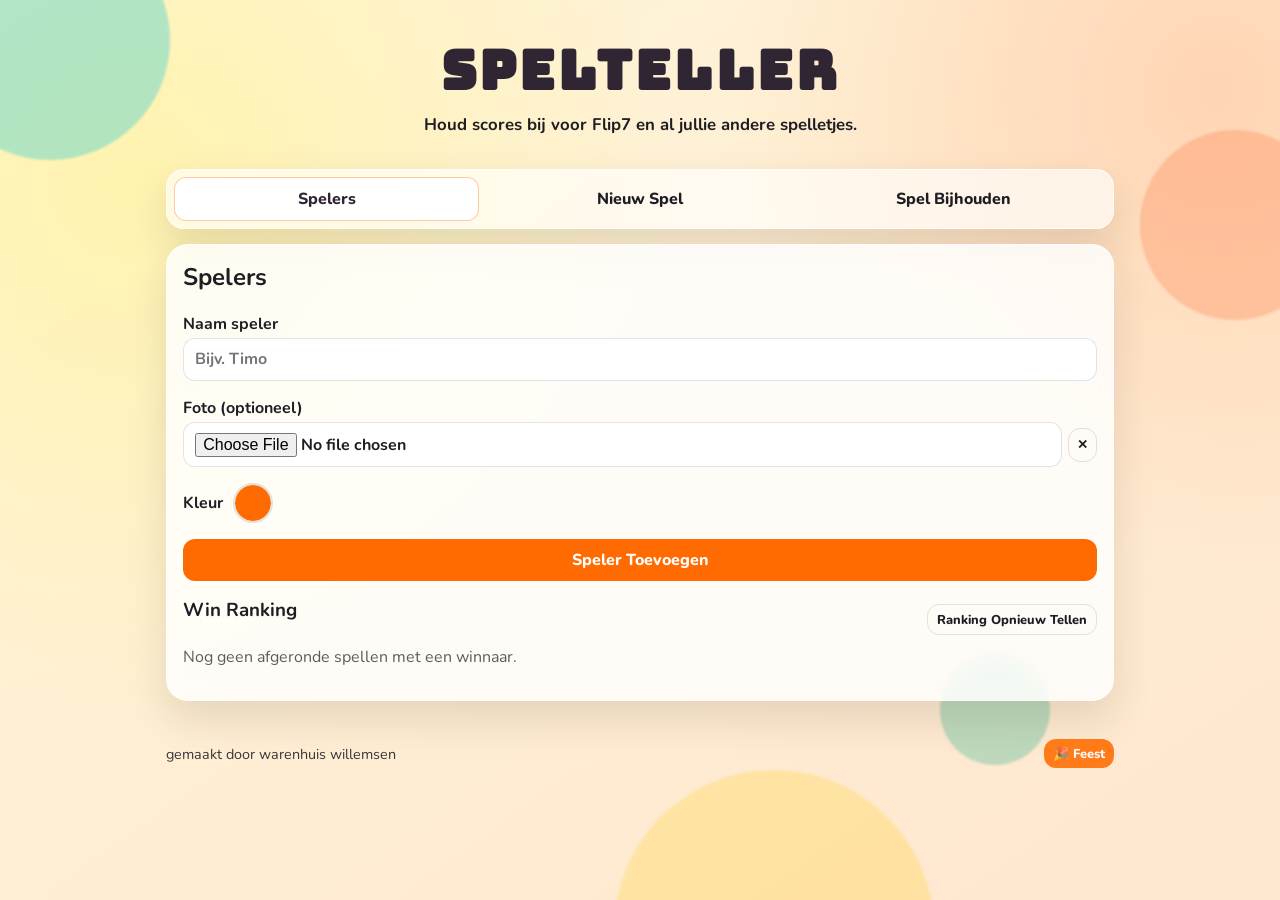
==== commit 7c59b355: "2.1" ====
--- a/index.html
+++ b/index.html
@@ -3,7 +3,17 @@
   <head>
     <meta charset="UTF-8" />
     <meta name="viewport" content="width=device-width, initial-scale=1.0" />
+    <meta
+      name="description"
+      content="SpelTeller is een vrolijke score-app voor Flip7 en andere bord- en kaartspellen."
+    />
     <meta name="theme-color" content="#ff6b00" />
+    <meta name="mobile-web-app-capable" content="yes" />
+    <meta name="apple-mobile-web-app-capable" content="yes" />
+    <meta name="apple-mobile-web-app-status-bar-style" content="black-translucent" />
+    <meta name="apple-mobile-web-app-title" content="SpelTeller" />
+    <meta name="application-name" content="SpelTeller" />
+    <meta name="format-detection" content="telephone=no" />
     <link rel="manifest" href="manifest.webmanifest" />
     <link rel="icon" href="icons/icon-192.svg" type="image/svg+xml" />
     <link rel="apple-touch-icon" href="icons/icon-192.svg" />
@@ -27,7 +37,10 @@
     <header class="hero">
       <h1>SpelTeller</h1>
       <p>Houd scores bij voor Flip7 en al jullie andere spelletjes.</p>
-      <button id="installBtn" class="ghost-btn" hidden>Installeer App</button>
+      <div class="hero-actions">
+        <button id="installBtn" class="ghost-btn" hidden>Installeer App</button>
+        <p id="pwaStatus" class="pwa-status" aria-live="polite" hidden></p>
+      </div>
     </header>
 
     <main class="app-shell">
@@ -47,11 +60,26 @@
             </label>
             <label>
               Foto (optioneel)
-              <input id="playerPhoto" type="file" accept="image/*" />
+              <div class="file-input-wrapper">
+                <input id="playerPhoto" type="file" accept="image/*" />
+                <button id="clearPlayerPhoto" type="button" class="ghost-btn tiny" title="Foto verwijderen">✕</button>
+              </div>
+            </label>
+            <label class="color-label">
+              Kleur
+              <input id="playerColor" type="color" value="#ff6b00" />
             </label>
             <button type="submit">Speler Toevoegen</button>
           </form>
           <ul id="playerList" class="player-list"></ul>
+          <div class="leaderboard-wrap">
+            <div class="inline-head">
+              <h3>Win Ranking</h3>
+              <button id="resetRankingBtn" type="button" class="ghost-btn tiny">Ranking Opnieuw Tellen</button>
+            </div>
+            <p id="winRankingHint" class="muted">Nog geen afgeronde spellen met een winnaar.</p>
+            <ul id="winRanking" class="leaderboard" hidden></ul>
+          </div>
         </section>
       </section>
 
@@ -66,6 +94,10 @@
             <label>
               Kies spelers voor dit spel
               <div id="gamePlayers" class="checkbox-grid"></div>
+            </label>
+            <label>
+              Winscore (optioneel)
+              <input id="gameWinScore" type="number" min="1" placeholder="Bijv. 200" />
             </label>
             <button type="submit">Start Spel</button>
           </form>
@@ -88,16 +120,11 @@
             <p id="activeGameMeta" class="muted"></p>
             <div class="inline-actions">
               <button id="newGameBtn" type="button">Nieuw Spel</button>
-              <button id="switchGameBtn" type="button" class="ghost-btn">Wissel Spel</button>
               <button id="deleteGameBtn" type="button" class="ghost-btn">Verwijder Spel</button>
             </div>
           </div>
 
           <form id="roundForm" class="stack" hidden>
-            <label>
-              Ronde titel
-              <input id="roundLabel" type="text" maxlength="32" placeholder="Ronde 1" />
-            </label>
             <div id="roundScores" class="score-grid"></div>
             <button type="submit">Ronde Opslaan</button>
           </form>
@@ -118,6 +145,35 @@
         </section>
       </section>
     </main>
+
+    <dialog id="editPlayerDialog">
+      <form id="editPlayerForm" class="stack">
+        <h3>Speler bewerken</h3>
+        <label>
+          Naam
+          <input id="editPlayerName" type="text" required maxlength="24" />
+        </label>
+        <label>
+          Foto (optioneel — laat leeg om te behouden)
+          <div class="file-input-wrapper">
+            <input id="editPlayerPhoto" type="file" accept="image/*" />
+            <button id="clearEditPlayerPhoto" type="button" class="ghost-btn tiny" title="Foto verwijderen">✕</button>
+          </div>
+        </label>
+        <label class="color-label">
+          Kleur
+          <input id="editPlayerColor" type="color" />
+        </label>
+        <label id="removePhotoLabel" class="choice" hidden>
+          <input type="checkbox" id="editPlayerRemovePhoto" />
+          <span>Huidige foto verwijderen</span>
+        </label>
+        <div class="inline-actions">
+          <button type="submit">Opslaan</button>
+          <button type="button" id="editPlayerCancelBtn" class="ghost-btn">Annuleer</button>
+        </div>
+      </form>
+    </dialog>
 
     <dialog id="editRoundDialog">
       <form method="dialog" id="editRoundForm" class="stack">
@@ -153,13 +209,14 @@
       <li class="player-item">
         <img class="avatar" alt="" />
         <span class="name"></span>
-        <button class="danger-btn tiny" type="button">Verwijder</button>
+        <button class="ghost-btn tiny edit-btn" type="button">Bewerk</button>
+        <button class="danger-btn tiny remove-btn" type="button">Verwijder</button>
       </li>
     </template>
 
     <footer class="app-footer">
       <span>gemaakt door warenhuis willemsen</span>
-      <button id="footerPartyBtn" type="button" class="tiny">Feest (eindspel)</button>
+      <button id="footerPartyBtn" type="button" class="tiny">🎉 Feest</button>
     </footer>
 
     <script src="config.js"></script>
--- a/styles.css
+++ b/styles.css
@@ -24,6 +24,7 @@
     radial-gradient(circle at 95% 10%, #ffd5b4 0%, transparent 33%),
     linear-gradient(145deg, var(--bg-1), var(--bg-2));
   overflow-x: hidden;
+  overscroll-behavior-y: contain;
 }
 
 .app-footer {
@@ -96,6 +97,12 @@
   padding: 2.2rem 1rem 1.2rem;
 }
 
+.hero-actions {
+  display: grid;
+  justify-items: center;
+  gap: 0.6rem;
+}
+
 .hero h1 {
   margin: 0;
   font-family: "Bungee", sans-serif;
@@ -108,6 +115,18 @@
 .hero p {
   margin: 0.4rem 0 0.9rem;
   font-size: 1.05rem;
+  font-weight: 700;
+}
+
+.pwa-status {
+  margin: 0;
+  max-width: 38rem;
+  padding: 0.55rem 0.85rem;
+  border-radius: 999px;
+  background: rgba(255, 255, 255, 0.72);
+  border: 1px solid rgba(30, 29, 36, 0.08);
+  box-shadow: 0 10px 24px rgba(44, 31, 15, 0.08);
+  font-size: 0.92rem;
   font-weight: 700;
 }
 
@@ -177,7 +196,7 @@
 
 .stack {
   display: grid;
-  gap: 0.7rem;
+  gap: 1rem;
 }
 
 label {
@@ -197,6 +216,59 @@
   border-radius: 12px;
   padding: 0.6rem 0.7rem;
   background: rgba(255, 255, 255, 0.94);
+}
+
+input[type="color"] {
+  -webkit-appearance: none;
+  appearance: none;
+  padding: 0;
+  border: 2px solid var(--line);
+  height: 40px;
+  width: 40px;
+  border-radius: 50%;
+  cursor: pointer;
+  overflow: hidden;
+  background: none;
+}
+
+input[type="color"]::-webkit-color-swatch-wrapper {
+  padding: 0;
+  border-radius: 50%;
+}
+
+input[type="color"]::-webkit-color-swatch {
+  border: none;
+  border-radius: 50%;
+}
+
+input[type="color"]::-moz-color-swatch {
+  border: none;
+  border-radius: 50%;
+}
+
+.color-label {
+  display: flex;
+  align-items: center;
+  gap: 0.6rem;
+}
+
+.color-label input[type="color"] {
+  flex-shrink: 0;
+}
+
+.file-input-wrapper {
+  display: flex;
+  gap: 0.4rem;
+  align-items: center;
+}
+
+.file-input-wrapper input[type="file"] {
+  flex: 1;
+}
+
+.file-input-wrapper button {
+  padding: 0.45rem 0.5rem;
+  min-width: auto;
 }
 
 button {
@@ -215,6 +287,12 @@
   transform: translateY(-1px);
 }
 
+button:focus-visible,
+input:focus-visible {
+  outline: 3px solid rgba(0, 168, 168, 0.28);
+  outline-offset: 2px;
+}
+
 .ghost-btn {
   background: transparent;
   color: var(--ink);
@@ -270,26 +348,64 @@
 .leaderboard,
 #savedGamesList {
   list-style: none;
-  margin: 0.7rem 0 0;
+  margin: 1rem 0 0;
   padding: 0;
   display: grid;
-  gap: 0.45rem;
+  gap: 0.6rem;
 }
 
 .player-item,
-#savedGamesList li,
+#savedGamesList li {
+  background: rgba(255, 255, 255, 0.82);
+  border: 1px solid var(--line);
+  border-radius: 12px;
+  padding: 0.45rem 0.55rem;
+  display: flex;
+  align-items: center;
+  justify-content: space-between;
+  gap: 0.6rem;
+}
+
+.player-item .name {
+  font-weight: 700;
+  flex: 1;
+}
+
 .leaderboard li {
   background: rgba(255, 255, 255, 0.82);
   border: 1px solid var(--line);
   border-radius: 12px;
-  padding: 0.45rem 0.55rem;
-  display: flex;
-  align-items: center;
-  gap: 0.6rem;
-}
-
-.player-item .name {
-  font-weight: 700;
+  padding: 0.55rem 0.75rem;
+  display: flex;
+  align-items: center;
+  gap: 0.7rem;
+}
+
+.leaderboard li.rank-1 {
+  background: linear-gradient(90deg, #fff7e6, #fff);
+  border-color: #f5a623;
+}
+
+.leaderboard li .rank-badge {
+  font-size: 1.15rem;
+  width: 1.6rem;
+  text-align: center;
+  flex-shrink: 0;
+}
+
+.leaderboard li .lb-name {
+  font-weight: 800;
+  flex: 1;
+}
+
+.leaderboard li .lb-score {
+  background: var(--primary);
+  color: #fff;
+  font-weight: 800;
+  font-size: 0.85rem;
+  padding: 0.2rem 0.6rem;
+  border-radius: 999px;
+  white-space: nowrap;
 }
 
 .avatar {
@@ -301,19 +417,35 @@
 }
 
 .inline-head,
-.inline-actions,
 .saved-game-actions {
   display: flex;
   gap: 0.5rem;
   align-items: center;
   justify-content: space-between;
   flex-wrap: wrap;
+}
+
+.inline-actions {
+  display: flex;
+  gap: 0.75rem;
+  align-items: center;
+  flex-wrap: wrap;
+  margin-top: 1rem;
+  margin-bottom: 1.5rem;
+}
+
+.round-actions-cell {
+  display: flex;
+  align-items: center;
+  gap: 0.75rem;
+  white-space: nowrap;
 }
 
 .table-wrap {
   overflow: auto;
   border: 1px solid var(--line);
   border-radius: 12px;
+  margin-top: 1.5rem;
 }
 
 table {
@@ -327,10 +459,20 @@
   padding: 0.5rem;
   border-bottom: 1px solid var(--line);
   text-align: left;
+  vertical-align: middle;
 }
 
 thead {
   background: rgba(255, 122, 69, 0.11);
+}
+
+#leaderboardWrap,
+#roundTableWrap {
+  margin-top: 1.5rem;
+}
+
+#roundForm {
+  margin-top: 1.5rem;
 }
 
 dialog {
@@ -517,6 +659,10 @@
 }
 
 @media (max-width: 860px) {
+  .hero {
+    padding-top: max(2.2rem, env(safe-area-inset-top, 0px) + 1.2rem);
+  }
+
   .tab-nav {
     grid-template-columns: 1fr;
   }
@@ -524,4 +670,17 @@
   .inline-actions button {
     flex: 1 1 100%;
   }
-}
+
+  .round-actions-cell {
+    flex-wrap: wrap;
+  }
+
+  .round-actions-cell button {
+    flex: 1 1 auto;
+  }
+
+  .app-footer {
+    flex-direction: column;
+    padding-bottom: max(1rem, env(safe-area-inset-bottom, 0px));
+  }
+}
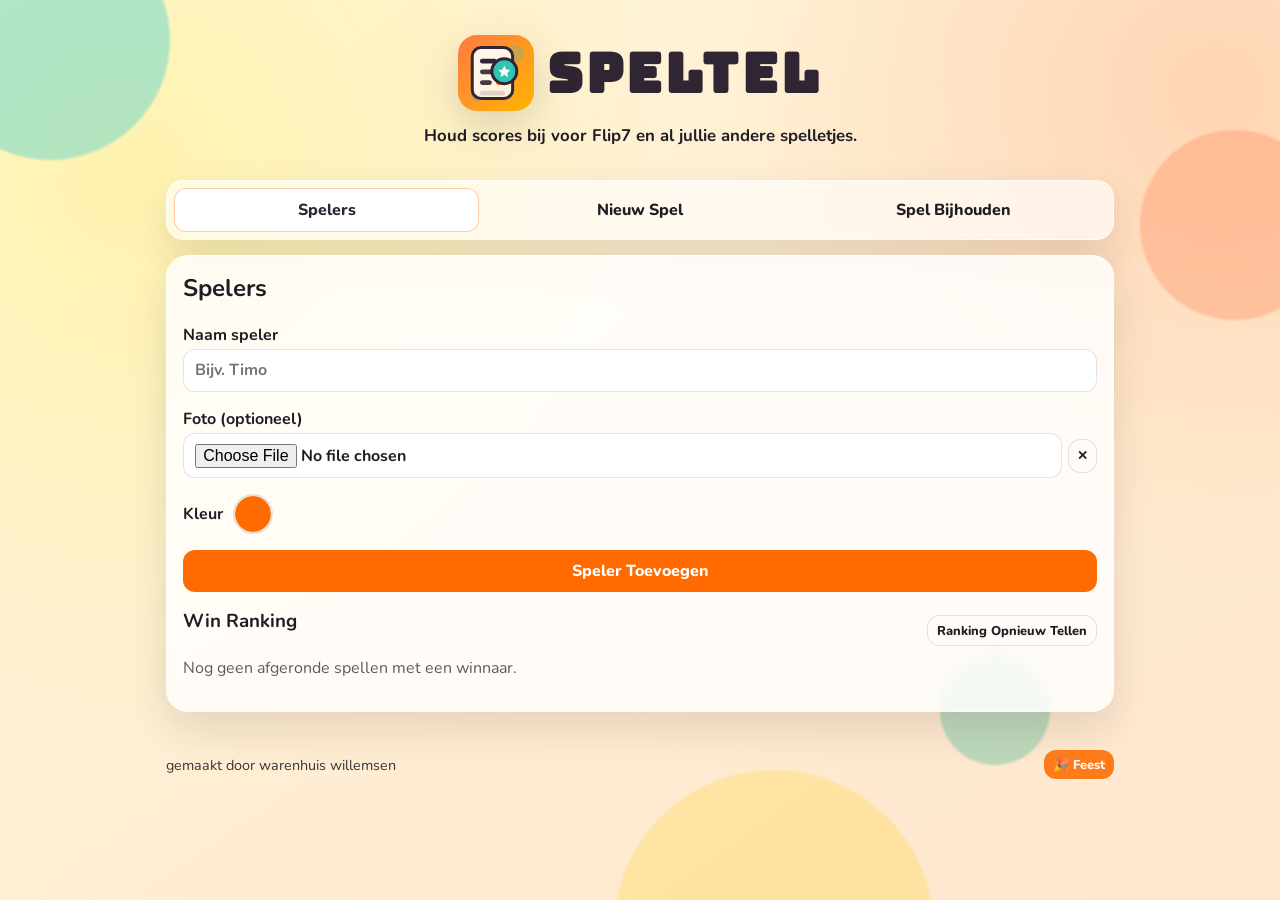
==== commit 7efd5245: "3.0" ====
--- a/index.html
+++ b/index.html
@@ -5,14 +5,14 @@
     <meta name="viewport" content="width=device-width, initial-scale=1.0" />
     <meta
       name="description"
-      content="SpelTeller is een vrolijke score-app voor Flip7 en andere bord- en kaartspellen."
+      content="SpelTel is een vrolijke score-app voor Flip7 en andere bord- en kaartspellen."
     />
     <meta name="theme-color" content="#ff6b00" />
     <meta name="mobile-web-app-capable" content="yes" />
     <meta name="apple-mobile-web-app-capable" content="yes" />
     <meta name="apple-mobile-web-app-status-bar-style" content="black-translucent" />
-    <meta name="apple-mobile-web-app-title" content="SpelTeller" />
-    <meta name="application-name" content="SpelTeller" />
+    <meta name="apple-mobile-web-app-title" content="SpelTel" />
+    <meta name="application-name" content="SpelTel" />
     <meta name="format-detection" content="telephone=no" />
     <link rel="manifest" href="manifest.webmanifest" />
     <link rel="icon" href="icons/icon-192.svg" type="image/svg+xml" />
@@ -24,7 +24,7 @@
       rel="stylesheet"
     />
     <link rel="stylesheet" href="styles.css" />
-    <title>SpelTeller</title>
+    <title>SpelTel</title>
   </head>
   <body>
     <div class="background-shapes" aria-hidden="true">
@@ -35,7 +35,10 @@
     </div>
 
     <header class="hero">
-      <h1>SpelTeller</h1>
+      <div class="brand-lockup">
+        <img class="brand-logo" src="icons/logo-mark.svg" alt="SpelTel logo" />
+        <h1>SpelTel</h1>
+      </div>
       <p>Houd scores bij voor Flip7 en al jullie andere spelletjes.</p>
       <div class="hero-actions">
         <button id="installBtn" class="ghost-btn" hidden>Installeer App</button>
--- a/styles.css
+++ b/styles.css
@@ -95,6 +95,20 @@
 .hero {
   text-align: center;
   padding: 2.2rem 1rem 1.2rem;
+}
+
+.brand-lockup {
+  display: inline-flex;
+  align-items: center;
+  justify-content: center;
+  gap: 0.85rem;
+}
+
+.brand-logo {
+  width: clamp(3.5rem, 8vw, 4.75rem);
+  height: auto;
+  flex-shrink: 0;
+  filter: drop-shadow(0 14px 20px rgba(44, 31, 15, 0.16));
 }
 
 .hero-actions {
@@ -659,6 +673,10 @@
 }
 
 @media (max-width: 860px) {
+  .brand-lockup {
+    gap: 0.65rem;
+  }
+
   .hero {
     padding-top: max(2.2rem, env(safe-area-inset-top, 0px) + 1.2rem);
   }
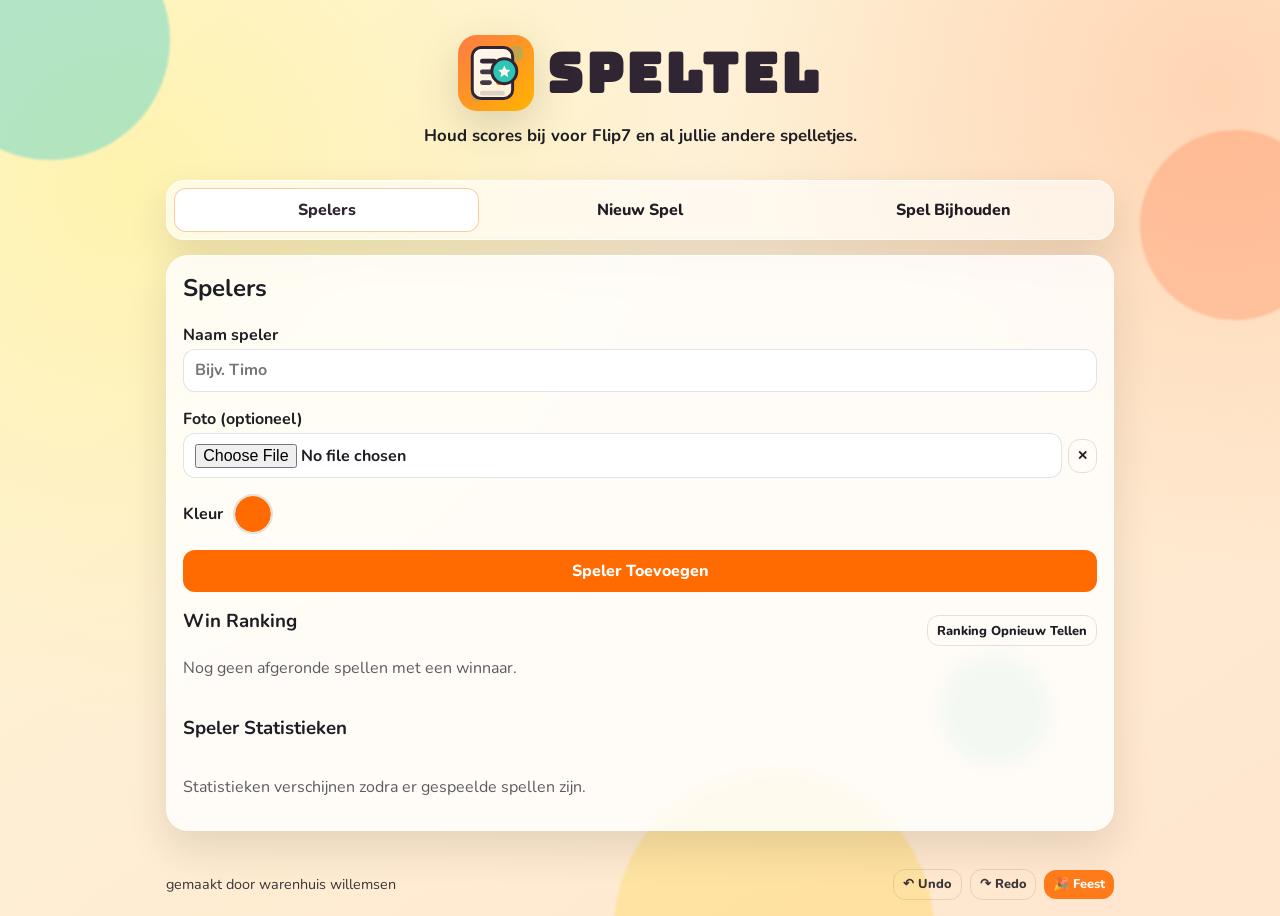
==== commit 6a9da201: "4.0" ====
--- a/index.html
+++ b/index.html
@@ -83,6 +83,11 @@
             <p id="winRankingHint" class="muted">Nog geen afgeronde spellen met een winnaar.</p>
             <ul id="winRanking" class="leaderboard" hidden></ul>
           </div>
+          <div class="stats-panel">
+            <h3>Speler Statistieken</h3>
+            <p id="playerStatsHint" class="muted">Statistieken verschijnen zodra er gespeelde spellen zijn.</p>
+            <div id="playerStats" class="stats-list" hidden></div>
+          </div>
         </section>
       </section>
 
@@ -91,9 +96,22 @@
           <h2>Nieuw Spel Starten</h2>
           <form id="gameForm" class="stack">
             <label>
+              Spelsjabloon
+              <select id="gameTemplate"></select>
+            </label>
+            <p id="templateSummary" class="muted"></p>
+            <label>
               Spelnaam
               <input id="gameName" type="text" required maxlength="40" placeholder="Flip7" />
             </label>
+            <section class="group-panel">
+              <div class="inline-head">
+                <h3>Favoriete Groepen</h3>
+                <button id="saveGroupBtn" type="button" class="ghost-btn tiny">Selectie Opslaan</button>
+              </div>
+              <p id="favoriteGroupsHint" class="muted">Nog geen favoriete groepen opgeslagen.</p>
+              <div id="favoriteGroups" class="chip-list" hidden></div>
+            </section>
             <label>
               Kies spelers voor dit spel
               <div id="gamePlayers" class="checkbox-grid"></div>
@@ -108,6 +126,29 @@
             <summary>Eerdere spellen</summary>
             <ul id="savedGamesList"></ul>
           </details>
+          <section class="share-panel">
+            <div class="inline-head">
+              <h3>Samen Spelen</h3>
+              <button id="randomRoomBtn" type="button" class="ghost-btn tiny">Nieuwe Code</button>
+            </div>
+            <label>
+              Room code
+              <input id="supabaseRoom" type="text" maxlength="24" placeholder="Bijv. familie-avond" />
+            </label>
+            <label>
+              Deellink
+              <input id="shareLink" type="text" readonly />
+            </label>
+            <div class="share-layout">
+              <img id="roomQr" class="qr-preview" alt="QR-code voor de deellink" hidden />
+              <div class="share-actions">
+                <button id="copyRoomLinkBtn" type="button" class="ghost-btn">Kopieer Link</button>
+                <button id="pushCloudBtn" type="button">Upload</button>
+                <button id="pullCloudBtn" type="button" class="ghost-btn">Download</button>
+              </div>
+            </div>
+            <p id="cloudStatus" class="muted">Cloud status: nog niet verbonden.</p>
+          </section>
         </section>
       </section>
 
@@ -219,7 +260,11 @@
 
     <footer class="app-footer">
       <span>gemaakt door warenhuis willemsen</span>
-      <button id="footerPartyBtn" type="button" class="tiny">🎉 Feest</button>
+      <div class="footer-actions">
+        <button id="undoBtn" type="button" class="ghost-btn tiny">↶ Undo</button>
+        <button id="redoBtn" type="button" class="ghost-btn tiny">↷ Redo</button>
+        <button id="footerPartyBtn" type="button" class="tiny">🎉 Feest</button>
+      </div>
     </footer>
 
     <script src="config.js"></script>
--- a/styles.css
+++ b/styles.css
@@ -39,6 +39,13 @@
   opacity: 0.88;
 }
 
+.footer-actions {
+  display: flex;
+  align-items: center;
+  gap: 0.5rem;
+  flex-wrap: wrap;
+}
+
 .background-shapes .shape {
   position: fixed;
   pointer-events: none;
@@ -150,6 +157,7 @@
   padding: 0 1rem 2rem;
   max-width: 980px;
   margin: 0 auto;
+  min-width: 0;
 }
 
 .tab-nav {
@@ -161,6 +169,7 @@
   border-radius: 18px;
   padding: 0.45rem;
   box-shadow: var(--shadow);
+  min-width: 0;
 }
 
 .tab-btn {
@@ -197,6 +206,8 @@
   border-radius: 22px;
   box-shadow: var(--shadow);
   padding: 1rem;
+  min-width: 0;
+  overflow-x: clip;
 }
 
 .card h2,
@@ -225,7 +236,10 @@
   font: inherit;
 }
 
-input {
+input,
+select {
+  width: 100%;
+  max-width: 100%;
   border: 1px solid var(--line);
   border-radius: 12px;
   padding: 0.6rem 0.7rem;
@@ -278,11 +292,19 @@
 
 .file-input-wrapper input[type="file"] {
   flex: 1;
+  min-width: 0;
+  width: 100%;
+  max-width: 100%;
 }
 
 .file-input-wrapper button {
   padding: 0.45rem 0.5rem;
   min-width: auto;
+}
+
+#playerForm > button,
+#editPlayerForm > .inline-actions button {
+  width: 100%;
 }
 
 button {
@@ -342,6 +364,97 @@
   gap: 0.45rem;
 }
 
+.group-panel {
+  display: grid;
+  gap: 0.65rem;
+  padding: 0.8rem;
+  border: 1px solid var(--line);
+  border-radius: 16px;
+  background: rgba(255, 255, 255, 0.52);
+}
+
+.stats-panel,
+.share-panel {
+  display: grid;
+  gap: 0.75rem;
+  margin-top: 1.25rem;
+}
+
+.chip-list {
+  display: flex;
+  flex-wrap: wrap;
+  gap: 0.55rem;
+}
+
+.chip-item {
+  display: inline-flex;
+  align-items: center;
+  gap: 0.4rem;
+}
+
+.stats-list {
+  display: grid;
+  gap: 0.7rem;
+}
+
+.stats-card {
+  display: grid;
+  gap: 0.55rem;
+  padding: 0.9rem;
+  border: 1px solid var(--line);
+  border-radius: 16px;
+  background: rgba(255, 255, 255, 0.78);
+}
+
+.stats-card h4 {
+  margin: 0;
+}
+
+.stats-grid {
+  display: grid;
+  grid-template-columns: repeat(auto-fit, minmax(120px, 1fr));
+  gap: 0.55rem;
+}
+
+.stat-pill {
+  display: grid;
+  gap: 0.2rem;
+  padding: 0.55rem 0.65rem;
+  border-radius: 12px;
+  background: rgba(255, 247, 230, 0.88);
+  border: 1px solid rgba(255, 107, 0, 0.14);
+}
+
+.stat-label {
+  font-size: 0.76rem;
+  opacity: 0.7;
+}
+
+.stat-value {
+  font-weight: 800;
+}
+
+.share-layout {
+  display: grid;
+  grid-template-columns: minmax(0, 132px) 1fr;
+  gap: 0.85rem;
+  align-items: start;
+}
+
+.qr-preview {
+  width: 132px;
+  height: 132px;
+  border-radius: 18px;
+  border: 1px solid var(--line);
+  background: #fff;
+  padding: 0.4rem;
+}
+
+.share-actions {
+  display: grid;
+  gap: 0.6rem;
+}
+
 .choice,
 .score-input {
   display: flex;
@@ -366,6 +479,7 @@
   padding: 0;
   display: grid;
   gap: 0.6rem;
+  min-width: 0;
 }
 
 .player-item,
@@ -675,14 +789,89 @@
 @media (max-width: 860px) {
   .brand-lockup {
     gap: 0.65rem;
+    flex-wrap: wrap;
   }
 
   .hero {
     padding-top: max(2.2rem, env(safe-area-inset-top, 0px) + 1.2rem);
   }
 
+  .hero h1 {
+    font-size: clamp(1.75rem, 9vw, 2.6rem);
+    line-height: 1;
+  }
+
+  .hero p {
+    max-width: 18ch;
+    margin-inline: auto;
+  }
+
   .tab-nav {
     grid-template-columns: 1fr;
+  }
+
+  .tab-btn {
+    width: 100%;
+  }
+
+  .file-input-wrapper {
+    flex-direction: column;
+    align-items: stretch;
+  }
+
+  .file-input-wrapper button {
+    width: 100%;
+  }
+
+  .color-label {
+    display: grid;
+    gap: 0.45rem;
+  }
+
+  .color-label input[type="color"] {
+    width: 100%;
+    height: 3rem;
+    border-radius: 14px;
+  }
+
+  .inline-head {
+    align-items: stretch;
+  }
+
+  .inline-head > * {
+    min-width: 0;
+  }
+
+  #resetRankingBtn {
+    width: 100%;
+  }
+
+  .chip-list {
+    display: grid;
+  }
+
+  .chip-item {
+    display: grid;
+    grid-template-columns: 1fr auto;
+  }
+
+  .share-layout {
+    grid-template-columns: 1fr;
+  }
+
+  .qr-preview {
+    width: min(100%, 180px);
+    height: auto;
+    aspect-ratio: 1;
+    justify-self: center;
+  }
+
+  .footer-actions {
+    width: 100%;
+  }
+
+  .footer-actions button {
+    flex: 1 1 100%;
   }
 
   .inline-actions button {
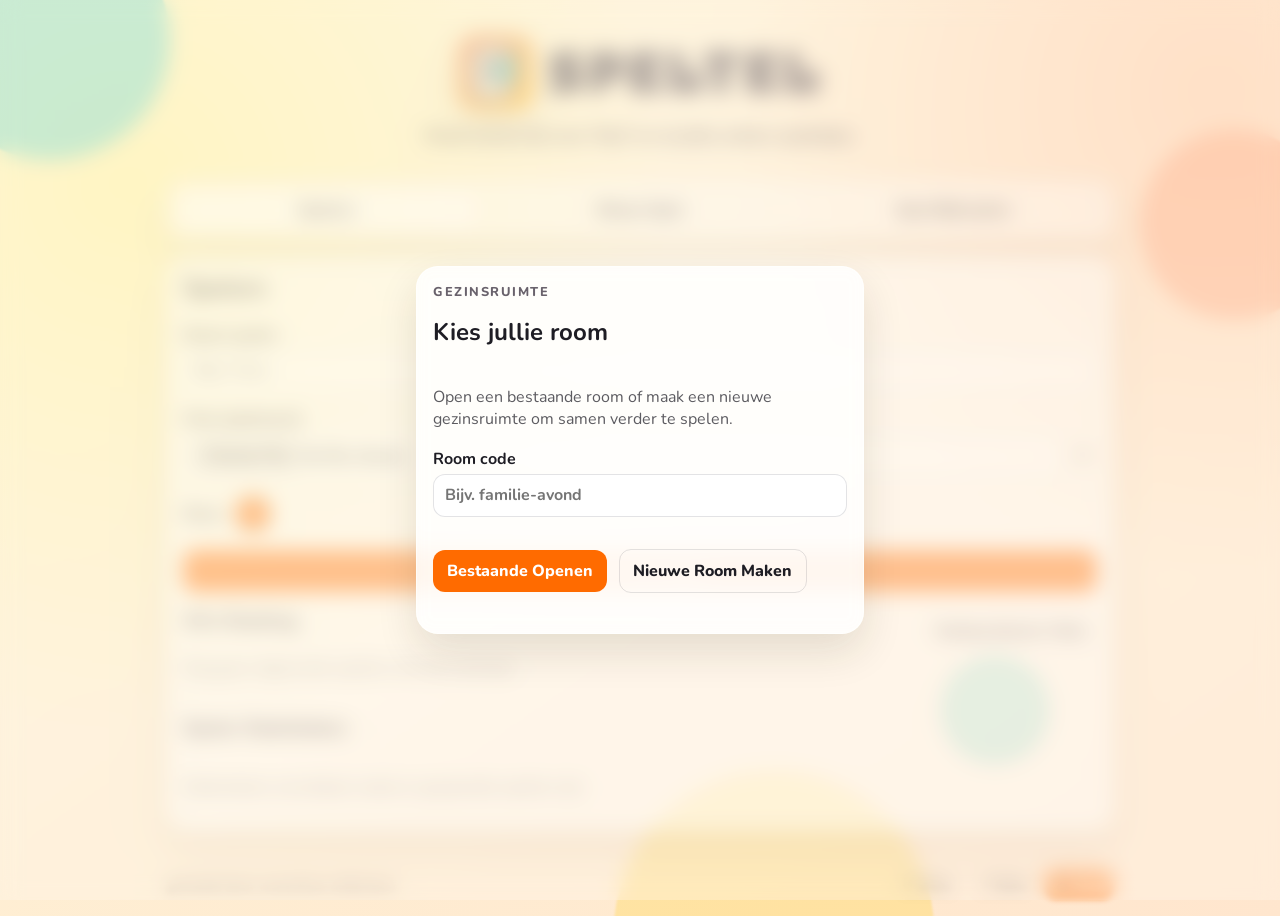
==== commit 0a025bd3: "4.0" ====
--- a/index.html
+++ b/index.html
@@ -46,6 +46,27 @@
       </div>
     </header>
 
+    <section id="roomGate" class="room-gate">
+      <section class="card room-card">
+        <p class="eyebrow">Gezinsruimte</p>
+        <h2>Kies jullie room</h2>
+        <p id="roomGateMessage" class="muted">
+          Open een bestaande room of maak een nieuwe gezinsruimte om samen verder te spelen.
+        </p>
+        <form id="roomGateForm" class="stack">
+          <label>
+            Room code
+            <input id="roomGateInput" type="text" maxlength="24" placeholder="Bijv. familie-avond" />
+          </label>
+          <div class="inline-actions">
+            <button id="joinRoomBtn" type="submit">Bestaande Openen</button>
+            <button id="createRoomBtn" type="button" class="ghost-btn">Nieuwe Room Maken</button>
+          </div>
+        </form>
+        <p id="roomGateStatus" class="room-status" aria-live="polite"></p>
+      </section>
+    </section>
+
     <main class="app-shell">
       <nav class="tab-nav" aria-label="Navigatie tabs">
         <button type="button" class="tab-btn" data-tab-target="players">Spelers</button>
--- a/styles.css
+++ b/styles.css
@@ -160,6 +160,107 @@
   min-width: 0;
 }
 
+.admin-shell {
+  padding-bottom: 3rem;
+}
+
+.admin-card {
+  width: min(100%, 28rem);
+  margin-inline: auto;
+}
+
+.admin-hero p {
+  max-width: 24rem;
+  margin-inline: auto;
+}
+
+.admin-summary {
+  display: grid;
+  grid-template-columns: repeat(auto-fit, minmax(140px, 1fr));
+  gap: 0.65rem;
+  margin-bottom: 0.8rem;
+}
+
+.admin-search {
+  display: grid;
+  gap: 0.35rem;
+}
+
+.admin-room-list {
+  display: grid;
+  gap: 0.75rem;
+  min-width: 0;
+}
+
+.admin-room-card h3 {
+  margin-bottom: 0.2rem;
+}
+
+.room-gate {
+  position: fixed;
+  inset: 0;
+  z-index: 30;
+  display: grid;
+  place-items: center;
+  padding: 1rem;
+  background: rgba(255, 248, 238, 0.32);
+  backdrop-filter: blur(10px);
+}
+
+.room-card {
+  display: grid;
+  gap: 0.9rem;
+  text-align: left;
+  width: min(100%, 28rem);
+  padding: 1.15rem;
+  box-shadow: 0 24px 50px rgba(44, 31, 15, 0.16);
+}
+
+.eyebrow {
+  margin: 0;
+  font-size: 0.8rem;
+  font-weight: 800;
+  letter-spacing: 0.12em;
+  text-transform: uppercase;
+  color: rgba(47, 37, 51, 0.72);
+}
+
+.room-status {
+  margin: 0;
+  padding: 0.75rem 0.85rem;
+  border-radius: 14px;
+  background: rgba(255, 255, 255, 0.72);
+  border: 1px solid rgba(30, 29, 36, 0.08);
+  min-height: 3rem;
+}
+
+.room-status[data-state="loading"] {
+  color: #8f4d00;
+  background: rgba(255, 212, 59, 0.18);
+  border-color: rgba(255, 180, 0, 0.32);
+}
+
+.room-status[data-state="error"] {
+  color: #8f2323;
+  background: rgba(202, 47, 47, 0.12);
+  border-color: rgba(202, 47, 47, 0.28);
+}
+
+.room-status[data-state="success"] {
+  color: #156c58;
+  background: rgba(46, 196, 182, 0.14);
+  border-color: rgba(46, 196, 182, 0.28);
+}
+
+body.room-gate-active .hero,
+body.room-gate-active .app-shell,
+body.room-gate-active .app-footer {
+  filter: blur(3px);
+  opacity: 0.55;
+  pointer-events: none;
+  user-select: none;
+}
+
 .tab-nav {
   display: grid;
   grid-template-columns: repeat(3, 1fr);
@@ -186,6 +287,7 @@
 
 .tab-panel {
   animation: reveal 0.22s ease;
+  min-width: 0;
 }
 
 @keyframes reveal {
@@ -378,6 +480,7 @@
   display: grid;
   gap: 0.75rem;
   margin-top: 1.25rem;
+  min-width: 0;
 }
 
 .chip-list {
@@ -404,6 +507,7 @@
   border: 1px solid var(--line);
   border-radius: 16px;
   background: rgba(255, 255, 255, 0.78);
+  min-width: 0;
 }
 
 .stats-card h4 {
@@ -455,6 +559,37 @@
   gap: 0.6rem;
 }
 
+#cloudStatus {
+  padding: 0.65rem 0.8rem;
+  border-radius: 14px;
+  border: 1px solid transparent;
+  background: rgba(255, 255, 255, 0.74);
+}
+
+#cloudStatus[data-state="synced"] {
+  color: #156c58;
+  background: rgba(46, 196, 182, 0.14);
+  border-color: rgba(46, 196, 182, 0.28);
+}
+
+#cloudStatus[data-state="syncing"] {
+  color: #8f4d00;
+  background: rgba(255, 212, 59, 0.18);
+  border-color: rgba(255, 180, 0, 0.32);
+}
+
+#cloudStatus[data-state="error"] {
+  color: #8f2323;
+  background: rgba(202, 47, 47, 0.12);
+  border-color: rgba(202, 47, 47, 0.28);
+}
+
+#cloudStatus[data-state="offline"] {
+  color: #2e4d68;
+  background: rgba(53, 167, 255, 0.12);
+  border-color: rgba(53, 167, 255, 0.24);
+}
+
 .choice,
 .score-input {
   display: flex;
@@ -492,11 +627,14 @@
   align-items: center;
   justify-content: space-between;
   gap: 0.6rem;
+  min-width: 0;
 }
 
 .player-item .name {
   font-weight: 700;
   flex: 1;
+  min-width: 0;
+  overflow-wrap: anywhere;
 }
 
 .leaderboard li {
@@ -507,6 +645,7 @@
   display: flex;
   align-items: center;
   gap: 0.7rem;
+  min-width: 0;
 }
 
 .leaderboard li.rank-1 {
@@ -524,6 +663,8 @@
 .leaderboard li .lb-name {
   font-weight: 800;
   flex: 1;
+  min-width: 0;
+  overflow-wrap: anywhere;
 }
 
 .leaderboard li .lb-score {
@@ -533,7 +674,8 @@
   font-size: 0.85rem;
   padding: 0.2rem 0.6rem;
   border-radius: 999px;
-  white-space: nowrap;
+  white-space: normal;
+  text-align: center;
 }
 
 .avatar {
@@ -551,6 +693,7 @@
   align-items: center;
   justify-content: space-between;
   flex-wrap: wrap;
+  min-width: 0;
 }
 
 .inline-actions {
@@ -811,7 +954,14 @@
   }
 
   .tab-btn {
+    display: block;
     width: 100%;
+    padding-inline: 0.75rem;
+    font-size: 0.98rem;
+    line-height: 1.2;
+    text-align: center;
+    white-space: normal;
+    text-wrap: balance;
   }
 
   .file-input-wrapper {
@@ -840,6 +990,19 @@
 
   .inline-head > * {
     min-width: 0;
+  }
+
+  .player-item,
+  .leaderboard li,
+  #savedGamesList li {
+    flex-wrap: wrap;
+  }
+
+  .player-item .edit-btn,
+  .player-item .remove-btn,
+  .saved-game-actions button,
+  .leaderboard li .lb-score {
+    width: 100%;
   }
 
   #resetRankingBtn {
